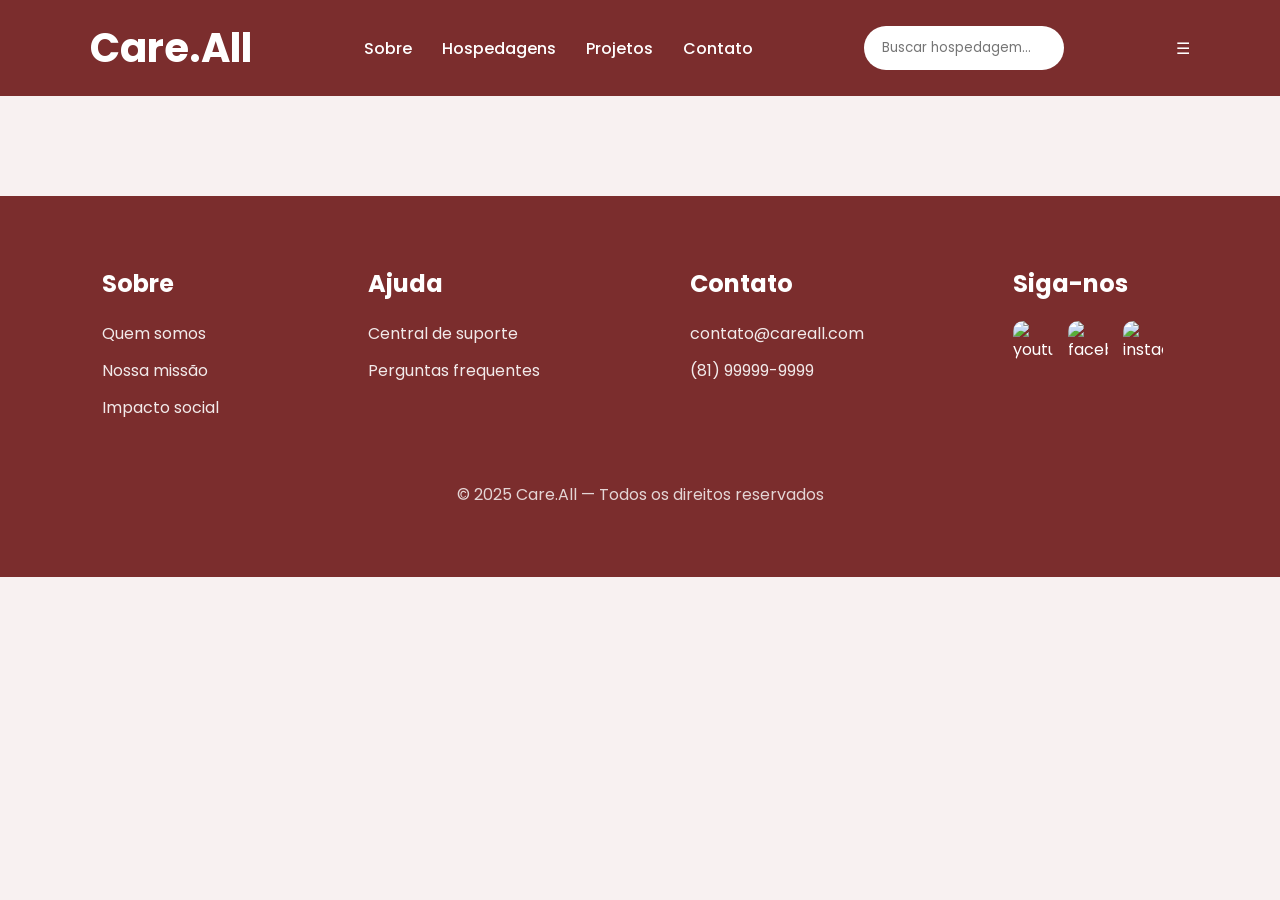
==== contato.html @ 7c269bc0 "feat: reconecta repositório local ao GitHub" ====
<!DOCTYPE html>
<html lang="pt-BR">

<head>
  <meta charset="UTF-8">
  <meta name="viewport" content="width=device-width, initial-scale=1.0">
  <title>Care.All</title>

  <link rel="preconnect" href="https://fonts.googleapis.com">
  <link href="https://fonts.googleapis.com/css2?family=Poppins:wght@300;400;500;600;700&display=swap" rel="stylesheet">

  <style>
    *{
      margin:0;
      padding:0;
      box-sizing:border-box;
      font-family:'Poppins', sans-serif;
    }

    body{
      background:#f8f1f1;
      color:#2b2b2b;
    }

    img{
      max-width:100%;
      display:block;
    }

    header{
      width:100%;
      background:#7b2d2d;
      padding:18px 7%;
      display:flex;
      align-items:center;
      justify-content:space-between;
      flex-wrap:wrap;
      gap:20px;
      position:sticky;
      top:0;
      z-index:1000;
    }

    .logo{
      color:white;
      font-size:40px;
      font-weight:700;
      text-decoration: none;
    }

    a {
        text-decoration: none;
    }

    nav{
      display:flex;
      gap:30px;
    }

    nav a{
      text-decoration:none;
      color:white;
      font-weight:500;
    }

    .search{
      width:200px;
      padding:12px 18px;
      border:none;
      border-radius:30px;
      outline:none;
    }

    .menu-hamburguer{
        color: #ffffff;
    }

    footer{
      background:#7b2d2d;
      color:white;
      margin-top:100px;
      padding:70px 8%;
    }

    .footer-grid{
      display:flex;
      justify-content:space-between;
      gap:40px;
      flex-wrap:wrap;
    }

    .footer-column h3{
      margin-bottom:20px;
      font-size:24px;
    }

    .footer-column p{
      margin-bottom:12px;
      opacity:0.9;
    }

    .social-icons {
        display: flex;
        gap: 15px;
        align-items: center;
    }

    .social-icons img {
        width: 40px;
        height: 40px;
        object-fit: contain;
        cursor: pointer;
        border-radius: 25%;
    }

    .copy{
      margin-top:50px;
      text-align:center;
      opacity:0.8;
    }
  </style>
</head>

<body>

<header>
  <a href="index.html">
    <div class="logo">Care.All</div>
  </a>

  <nav>
    <a href="sobre.html">Sobre</a>
    <a href="hospedagens.html">Hospedagens</a>
    <a href="projetos.html">Projetos</a>
    <a href="contato.html">Contato</a>
  </nav>

  <input type="text" class="search" placeholder="Buscar hospedagem...">

  <div class="menu-hamburguer" id="menu-hamburguer">☰</div>
</header>

<main>
    
</main>

<footer>

  <div class="footer-grid">

    <div class="footer-column">
      <h3>Sobre</h3>
      <p>Quem somos</p>
      <p>Nossa missão</p>
      <p>Impacto social</p>
    </div>

    <div class="footer-column">
      <h3>Ajuda</h3>
      <p>Central de suporte</p>
      <p>Perguntas frequentes</p>
    </div>

    <div class="footer-column">
      <h3>Contato</h3>
      <p>contato@careall.com</p>
      <p>(81) 99999-9999</p>
    </div>

    <div class="footer-column">
      <h3>Siga-nos</h3>
      <div class="social-icons">
        <img src="imagens/youtube.webp" alt="youtube_logo">
        <img src="imagens/facebook.png" alt="facebook_logo">
        <img src="imagens/instagram.webp" alt="instagram_logo"></p>
       </div>
    </div>

  </div>

  <div class="copy">
    © 2025 Care.All — Todos os direitos reservados
  </div>

</footer>

</body>
</html>
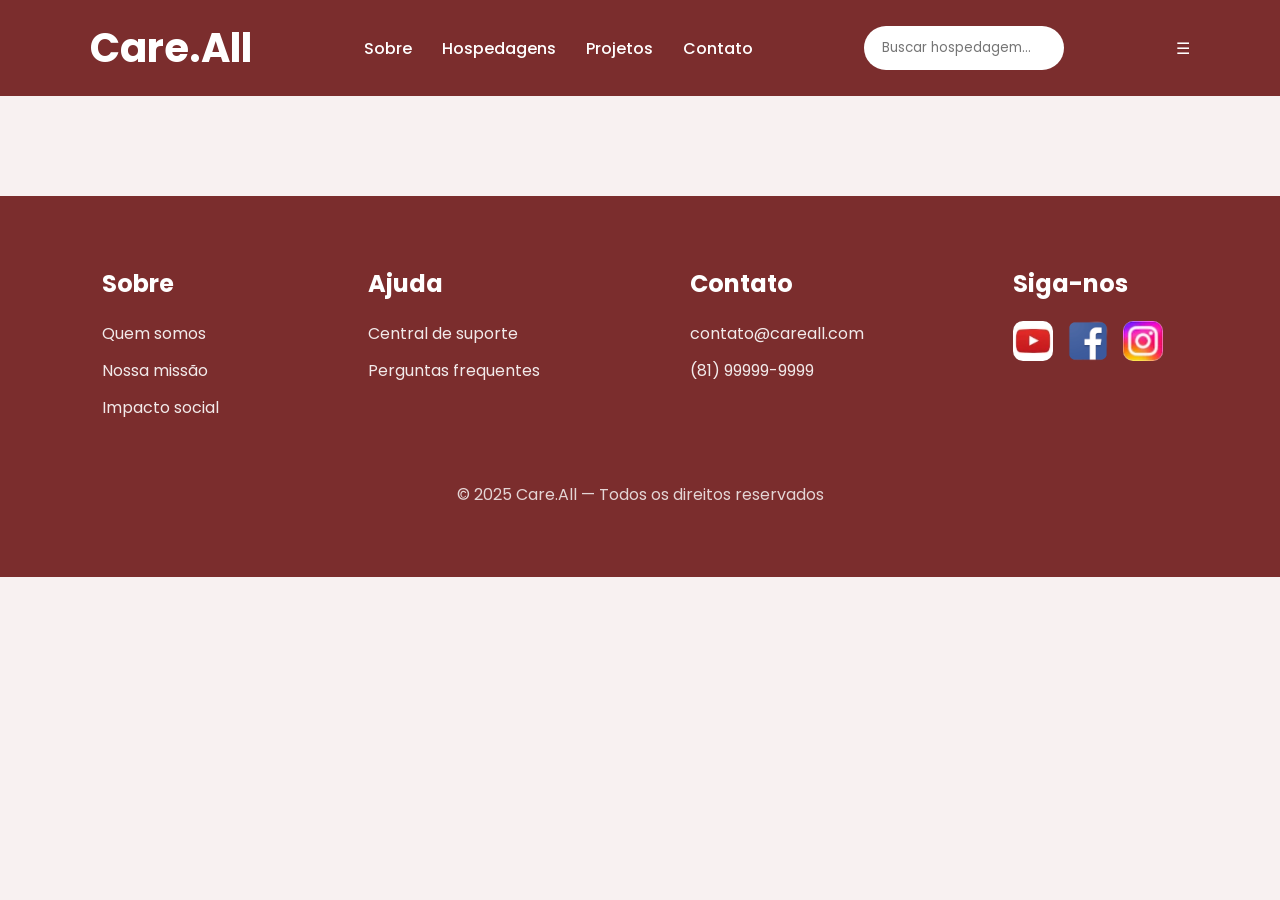
==== commit 64551abf: "refactor: reorganiza estrutura do projeto e CSS" ====
--- a/contato.html
+++ b/contato.html
@@ -1,124 +1,12 @@
 <!DOCTYPE html>
 <html lang="pt-BR">
-
 <head>
   <meta charset="UTF-8">
   <meta name="viewport" content="width=device-width, initial-scale=1.0">
   <title>Care.All</title>
-
   <link rel="preconnect" href="https://fonts.googleapis.com">
   <link href="https://fonts.googleapis.com/css2?family=Poppins:wght@300;400;500;600;700&display=swap" rel="stylesheet">
-
-  <style>
-    *{
-      margin:0;
-      padding:0;
-      box-sizing:border-box;
-      font-family:'Poppins', sans-serif;
-    }
-
-    body{
-      background:#f8f1f1;
-      color:#2b2b2b;
-    }
-
-    img{
-      max-width:100%;
-      display:block;
-    }
-
-    header{
-      width:100%;
-      background:#7b2d2d;
-      padding:18px 7%;
-      display:flex;
-      align-items:center;
-      justify-content:space-between;
-      flex-wrap:wrap;
-      gap:20px;
-      position:sticky;
-      top:0;
-      z-index:1000;
-    }
-
-    .logo{
-      color:white;
-      font-size:40px;
-      font-weight:700;
-      text-decoration: none;
-    }
-
-    a {
-        text-decoration: none;
-    }
-
-    nav{
-      display:flex;
-      gap:30px;
-    }
-
-    nav a{
-      text-decoration:none;
-      color:white;
-      font-weight:500;
-    }
-
-    .search{
-      width:200px;
-      padding:12px 18px;
-      border:none;
-      border-radius:30px;
-      outline:none;
-    }
-
-    .menu-hamburguer{
-        color: #ffffff;
-    }
-
-    footer{
-      background:#7b2d2d;
-      color:white;
-      margin-top:100px;
-      padding:70px 8%;
-    }
-
-    .footer-grid{
-      display:flex;
-      justify-content:space-between;
-      gap:40px;
-      flex-wrap:wrap;
-    }
-
-    .footer-column h3{
-      margin-bottom:20px;
-      font-size:24px;
-    }
-
-    .footer-column p{
-      margin-bottom:12px;
-      opacity:0.9;
-    }
-
-    .social-icons {
-        display: flex;
-        gap: 15px;
-        align-items: center;
-    }
-
-    .social-icons img {
-        width: 40px;
-        height: 40px;
-        object-fit: contain;
-        cursor: pointer;
-        border-radius: 25%;
-    }
-
-    .copy{
-      margin-top:50px;
-      text-align:center;
-      opacity:0.8;
-    }
-  </style>
+  <link rel="stylesheet" href="style.css">
 </head>
 
 <body>
@@ -170,9 +58,9 @@
     <div class="footer-column">
       <h3>Siga-nos</h3>
       <div class="social-icons">
-        <img src="imagens/youtube.webp" alt="youtube_logo">
-        <img src="imagens/facebook.png" alt="facebook_logo">
-        <img src="imagens/instagram.webp" alt="instagram_logo"></p>
+        <img src="img/footer/youtube.png" alt="youtube_logo">
+        <img src="img/footer/facebook.png" alt="facebook_logo">
+        <img src="img/footer/instagram.png" alt="instagram_logo"></p>
        </div>
     </div>
 
--- a/style.css
+++ b/style.css
@@ -0,0 +1,312 @@
+* {
+    margin: 0;
+    padding: 0;
+    box-sizing: border-box;
+    font-family: 'Poppins', sans-serif;
+}
+
+body {
+    background: #f8f1f1;
+    color: #2b2b2b;
+}
+
+img {
+    max-width: 100%;
+    display: block;
+}
+
+header {
+    width: 100%;
+    background: #7b2d2d;
+    padding: 18px 7%;
+    display: flex;
+    align-items: center;
+    justify-content: space-between;
+    flex-wrap: wrap;
+    gap: 20px;
+    position: sticky;
+    top: 0;
+    z-index: 1000;
+}
+
+.logo {
+    color: white;
+    font-size: 40px;
+    font-weight: 700;
+}
+
+a {
+    text-decoration: none;
+}
+
+nav {
+    display: flex;
+    gap: 30px;
+}
+
+nav a {
+    text-decoration: none;
+    color: white;
+    font-weight: 500;
+}
+
+.search {
+    width: 200px;
+    padding: 12px 18px;
+    border: none;
+    border-radius: 30px;
+    outline: none;
+}
+
+.menu-hamburguer {
+    color: #ffffff;
+}
+
+.hero {
+    min-height: 60vh;
+    background:
+        linear-gradient(#d75c5cac, #D75D5C),
+        url('images/familia.webp');
+    background-size: cover;
+    background-position: center;
+    display: flex;
+    align-items: center;
+    justify-content: center;
+    text-align: center;
+    padding: 40px;
+
+}
+
+.hero-content {
+    max-width: 850px;
+    color: white;
+}
+
+.hero h1 {
+    font-size: 60px;
+    margin-bottom: 25px;
+}
+
+.hero p {
+    font-size: 22px;
+    line-height: 1.7;
+    margin-bottom: 35px;
+}
+
+.hero button {
+    padding: 16px 40px;
+    border: none;
+    border-radius: 14px;
+    background: white;
+    color: #7b2d2d;
+    font-size: 18px;
+    font-weight: 600;
+    cursor: pointer;
+}
+
+.cards {
+    width: 90%;
+    margin: 80px auto;
+    display: flex;
+    justify-content: center;
+    gap: 30px;
+    flex-wrap: wrap;
+}
+
+.card {
+    background: white;
+    width: 340px;
+    border-radius: 20px;
+    overflow: hidden;
+    box-shadow: 0 5px 15px rgba(0, 0, 0, 0.1);
+}
+
+.card img {
+    width: 100%;
+    height: 240px;
+    object-fit: cover;
+}
+
+.card-content {
+    padding: 25px;
+}
+
+.card-content h3 {
+    color: #7b2d2d;
+    margin-bottom: 15px;
+    font-size: 26px;
+}
+
+.acolhimento {
+    width: 90%;
+    margin: 100px auto;
+    display: flex;
+    gap: 40px;
+    align-items: center;
+    flex-wrap: wrap;
+}
+
+.acolhimento img {
+    flex: 1;
+    min-width: 320px;
+    border-radius: 20px;
+    height: 450px;
+    object-fit: cover;
+    max-width: 30%;
+    height: auto;
+}
+
+.acolhimento-text {
+    flex: 1;
+    min-width: 320px;
+}
+
+.acolhimento-text h2 {
+    font-size: 48px;
+    color: #7b2d2d;
+    margin-bottom: 25px;
+}
+
+.acolhimento-text p {
+    line-height: 1.9;
+    font-size: 18px;
+
+}
+
+.hospedagens {
+    width: 90%;
+    margin: 100px auto;
+}
+
+.hospedagens h2 {
+    text-align: center;
+    font-size: 45px;
+    color: #7b2d2d;
+    margin-bottom: 40px;
+}
+
+.hospedagem-grid {
+    display: flex;
+    gap: 30px;
+    flex-wrap: wrap;
+    justify-content: center;
+}
+
+.room-card {
+    width: 360px;
+    background: white;
+    border-radius: 20px;
+    overflow: hidden;
+    box-shadow: 0 5px 15px rgba(0, 0, 0, 0.1);
+}
+
+.room-card img {
+    width: 100%;
+    height: 250px;
+    object-fit: cover;
+}
+
+.room-content {
+    padding: 25px;
+}
+
+.maps-btn {
+    display: inline-block;
+    margin-top: 15px;
+    padding: 12px 22px;
+    background: #7b2d2d;
+    color: white;
+    text-decoration: none;
+    border-radius: 12px;
+    font-weight: 500;
+}
+
+footer {
+    background: #7b2d2d;
+    color: white;
+    margin-top: 100px;
+    padding: 70px 8%;
+}
+
+.footer-grid {
+    display: flex;
+    justify-content: space-between;
+    gap: 40px;
+    flex-wrap: wrap;
+}
+
+.footer-column h3 {
+    margin-bottom: 20px;
+    font-size: 24px;
+}
+
+.footer-column p {
+    margin-bottom: 12px;
+    opacity: 0.9;
+}
+
+.social-icons {
+    display: flex;
+    gap: 15px;
+    align-items: center;
+}
+
+.social-icons img {
+    width: 40px;
+    height: 40px;
+    object-fit: contain;
+    cursor: pointer;
+    border-radius: 25%;
+}
+
+.copy {
+    margin-top: 50px;
+    text-align: center;
+    opacity: 0.8;
+}
+
+.sobre{
+  min-height:60vh;
+  background:
+  linear-gradient(#d75c5cac, #D75D5C);
+  background-size:cover;
+  background-position:center;
+  display:flex;
+  align-items:center;
+  justify-content:center;
+  text-align:justify;
+  padding:30px;
+}
+
+.sobre-content{
+  max-width:700px;
+  color:white;
+  display: flex;
+  align-items: center;
+  justify-content: space-between;
+  gap: 40px;
+  max-width: 1200px;
+  margin: 0 auto;
+}
+
+.sobre-textos{
+  flex:1;
+}
+
+.sobre h1{
+  font-size:45px;
+  margin-bottom:25px;
+}
+
+.sobre-textos p{
+  font-size:20px;
+  line-height:1.7;
+  margin-bottom:35px;
+}
+
+.sobre-content img{
+  max-width:350px;
+  width:100%;
+  height:auto;
+  border-radius:20%;
+}
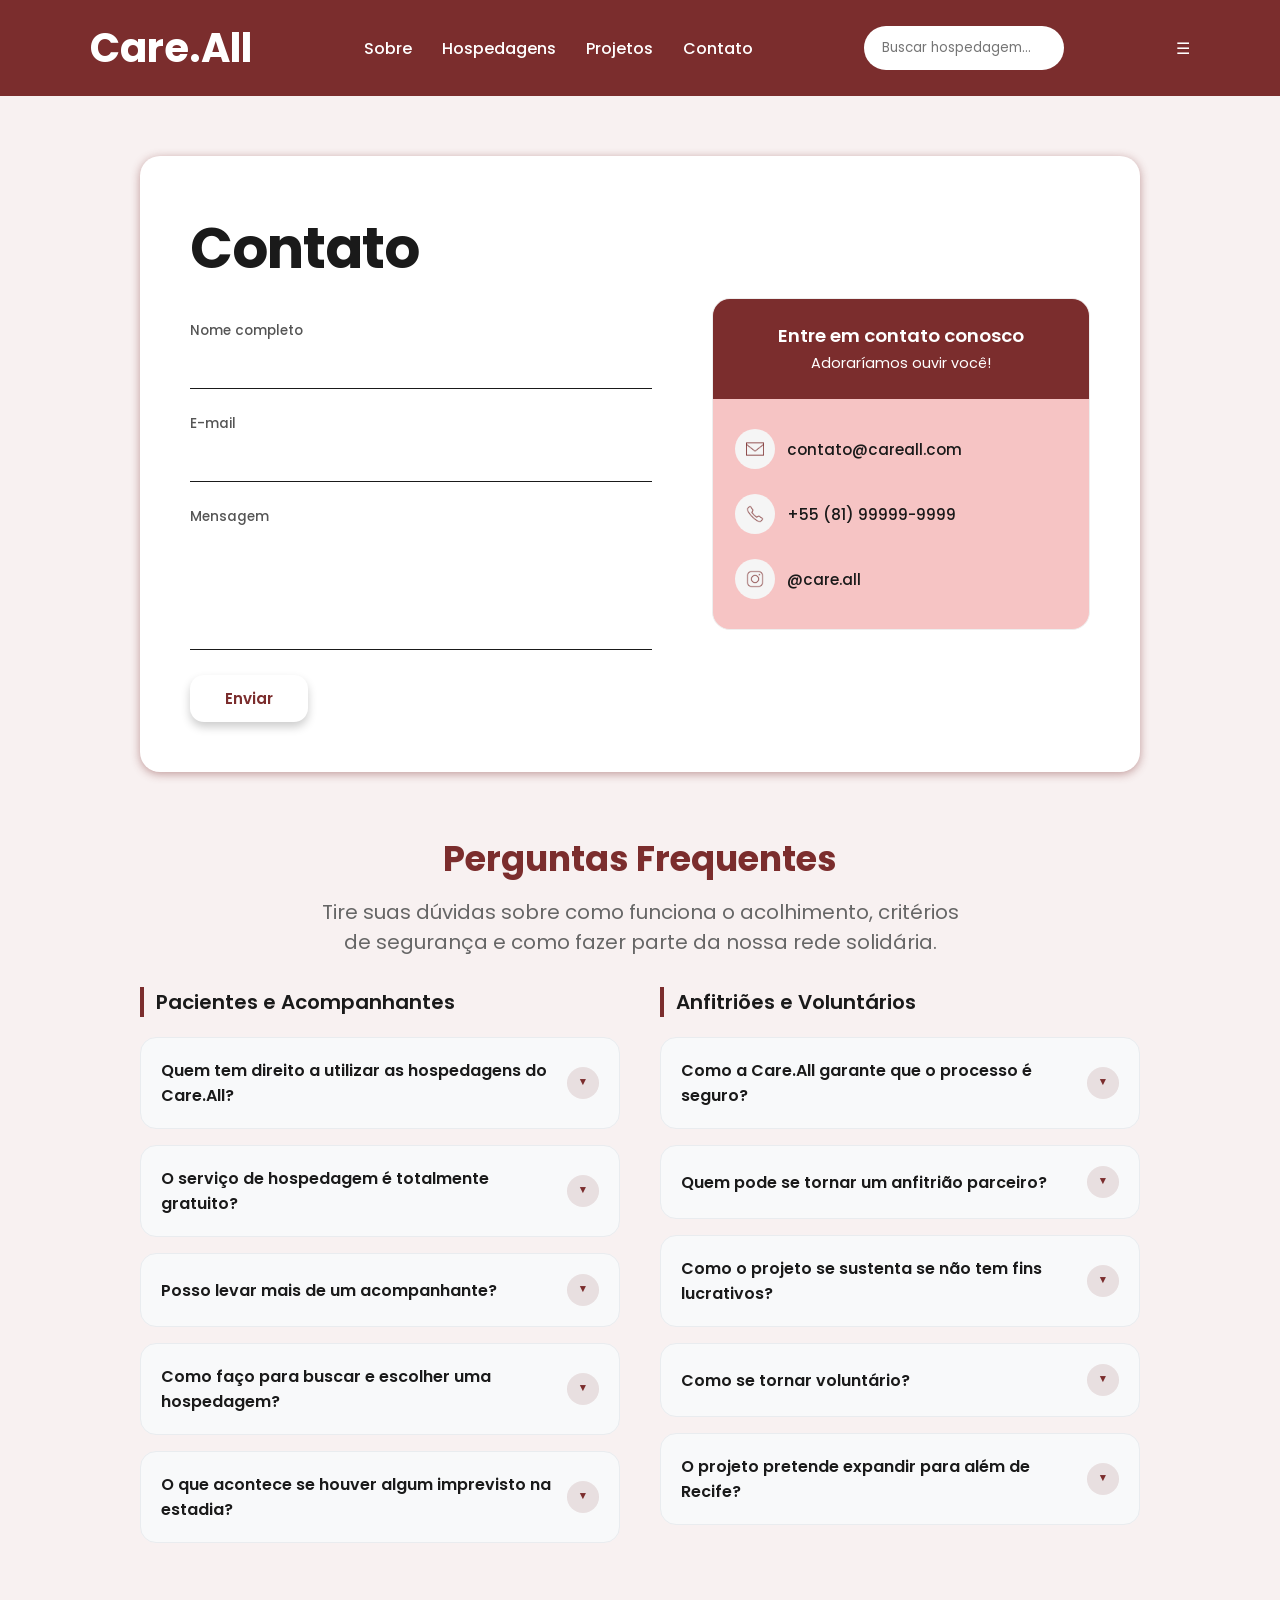
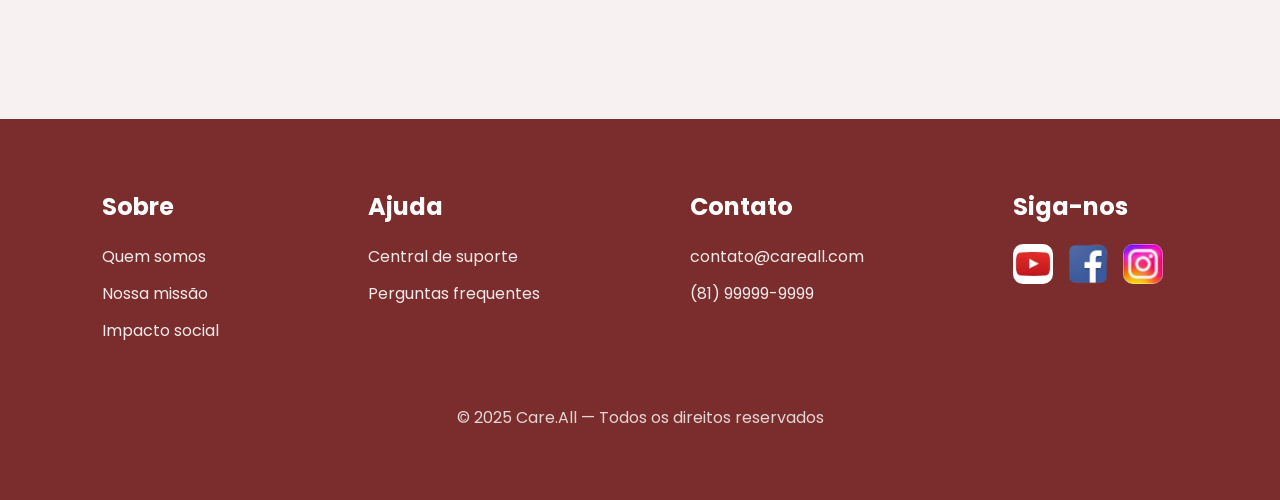
==== commit 50d40d07: "feat: adiciona conteúdo da seção contato e estrutura CSS/JS - conteúdo da seção "Contato". - arquivo" ====
--- a/contato.html
+++ b/contato.html
@@ -1,5 +1,6 @@
 <!DOCTYPE html>
 <html lang="pt-BR">
+
 <head>
   <meta charset="UTF-8">
   <meta name="viewport" content="width=device-width, initial-scale=1.0">
@@ -11,66 +12,216 @@
 
 <body>
 
-<header>
-  <a href="index.html">
-    <div class="logo">Care.All</div>
-  </a>
-
-  <nav>
-    <a href="sobre.html">Sobre</a>
-    <a href="hospedagens.html">Hospedagens</a>
-    <a href="projetos.html">Projetos</a>
-    <a href="contato.html">Contato</a>
-  </nav>
-
-  <input type="text" class="search" placeholder="Buscar hospedagem...">
-
-  <div class="menu-hamburguer" id="menu-hamburguer">☰</div>
-</header>
-
-<main>
-    
-</main>
-
-<footer>
-
-  <div class="footer-grid">
-
-    <div class="footer-column">
-      <h3>Sobre</h3>
-      <p>Quem somos</p>
-      <p>Nossa missão</p>
-      <p>Impacto social</p>
+  <header>
+    <a href="index.html">
+      <div class="logo">Care.All</div>
+    </a>
+
+    <nav>
+      <a href="sobre.html">Sobre</a>
+      <a href="hospedagens.html">Hospedagens</a>
+      <a href="projetos.html">Projetos</a>
+      <a href="contato.html">Contato</a>
+    </nav>
+
+    <input type="text" class="search" placeholder="Buscar hospedagem...">
+
+    <div class="menu-hamburguer" id="menu-hamburguer">☰</div>
+  </header>
+
+  <main>
+    <section class="contato">
+      <div class="contato-content">
+
+        <div class="contato-painel">
+          <div class="contato-esquerda">
+            <h2>Contato</h2>
+
+            <form class="contato-form" id="formularioContato">
+              <div class="input-group">
+                <label for="nome">Nome completo</label>
+                <input type="text" id="nome" required>
+              </div>
+
+              <div class="input-group">
+                <label for="email">E-mail</label>
+                <input type="text" id="email" required>
+              </div>
+
+              <div class="input-group">
+                <label for="mensagem">Mensagem</label>
+                <textarea id="mensagem" rows="4" required></textarea>
+                <!-- esse <textarea> é um campo de texto grande; ou seja, cria uma caixa de texto. o "rows" são as quantidades de linhas visíveis -->
+              </div>
+
+              <button type="submit" class="button-enviar">Enviar</button>
+            </form>
+          </div>
+
+          <div class="contato-info-card">
+            <div class="card-topo">
+              <h3>Entre em contato conosco</h3>
+              <h4>Adoraríamos ouvir você!</h4>
+            </div>
+
+            <div class="card-corpo">
+              <div class="info-item">
+                <span class="icone">
+                  <img src="img/contato-icones/email.png" alt="Ícone do email">
+                </span>
+                <p>contato@careall.com</p>
+              </div>
+
+              <div class="info-item">
+                <span class="icone">
+                  <img src="img/contato-icones/phone.png" alt="Ícone de telefone">
+                </span>
+                <p>+55 (81) 99999-9999</p>
+              </div>
+
+              <div class="info-item">
+                <span class="icone">
+                  <img src="img/contato-icones/insta.png" alt="Ícone do instagram">
+                </span>
+                <p>@care.all</p>
+              </div>
+            </div>
+          </div>
+        </div>
+
+        <div class="contato-faq-secao">
+          <div class="faq-header">
+            <h2>Perguntas Frequentes</h2>
+            <p>Tire suas dúvidas sobre como funciona o acolhimento, critérios de segurança e como fazer parte da nossa rede solidária.</p>
+          </div>
+         
+          <div class="faq-grid">
+
+            <div class="faq-coluna">
+              <h3> Pacientes e Acompanhantes</h3>
+
+              <details>
+                <summary>Quem tem direito a utilizar as hospedagens do Care.All?</summary>
+                <p>Nosso acolhimento é destinado a quem precisam enfrentar longas jornadas para tratamentos na Região Metropolina do Recife. A plataforma atende tanto o paciente que viaja sozinho quanto o acompanhante que não possuem infraestrutura para permanecer nos hospitais, oferecendo dignidade, privacidade e suporte a todos. </p>
+              </details>
+
+              <details>
+                <summary>O serviço de hospedagem é totalmente gratuito?</summary>
+                <p>Sim, o foco primário da nossa iniciativa é garantir o acesso totalmente gratuito. Porém, como o Care.All opera sem fins lucrativos, nossa  sustentabilidade vem de parcerias corporativas, doações e voluntariado, em alguns casos específicos pode haver uma taxa mínima e simbólica apenas para manutenção tecnológica e operacional do sistema. </p>
+              </details>
+
+              <details>
+                <summary>Posso levar mais de um acompanhante?</summary>
+                <p>Sim! Um grande diferencial da nossa iniciativa é que, diferentemente de algumas casas de apoio tradicionais que limitam a permanência a apenas um acompanhante, o Care.All permite que você utilize os filtros no aplicativo ou site para buscar estadias que acomodem mais de uma pessoa além do paciente.</p>
+              </details>
+
+              <details>
+                <summary>Como faço para buscar e escolher uma hospedagem?</summary>
+                <p>Pelo nosso site ou aplicativo, você consegue buscar hospedagens próximas aos hospitais e usar filtro por tipo de estadia, localização, tempo de permanência, necessidade de acessibilidade, entre outras ferramentas que ajudam a escolher a hospedagem que melhor se adapta à sua necessidade.</p>
+              </details>
+
+              <details>
+                <summary>O que acontece se houver algum imprevisto na estadia?</summary>
+                <p>Nós oferecemos um suporte humanizado 24 horas pronto para lidar com essas situações. Caso ocorra algum problema, basta acessar a aba de "Contato" do site ou aplicativo e utilizar um dos canais disponiveis para nos contatar. Se for necessário, nossa equipe realizará a realocação imediata do paciente e do acompanhante para um local seguro.</p>
+              </details>
+            </div>
+
+            <div class="faq-coluna">
+              <h3> Anfitriões e Voluntários</h3>
+
+              <details>
+                <summary>Como a Care.All garante que o processo é seguro?</summary>
+                <p>A segurança é nossa prioridade absoluta. Todos os anfitriões, voluntários e locais cadastrados passam por uma verificação rigorosa, incluindo envio de documentação, análise de perfil e entrevistas, além de seguirem regras estritas de convivência.</p>
+              </details>
+
+              <details>
+                <summary>Quem pode se tornar um anfitrião parceiro?</summary>
+                <p>Moradores voluntários que tenham um espaço disponível, além de instituições locais, igrejas, ONGs e casas de apoio que queiram multiplicar seu impacto social e ajudar a acolher quem precisa.</p>
+              </details>
+
+              <details>
+                <summary>Como o projeto se sustenta se não tem fins lucrativos?</summary>
+                <p>Nossa sustentabilidade financeira vem de patrocínios corporativos, parcerias institucionais com entidades públicas/privadas, campanhas de financiamento coletivo e publicidade solidária na plataforma.</p>
+              </details>
+
+              <details>
+                <summary>Como se tornar voluntário?</summary>
+                <p>Os interessados em se engajar na nossa iniciativa como voluntários devem acessar a aba "Projetos" do nosso site ou aplicativo. Lá, você encontrar a seção de voluntariado, que detalha os projetos fixos e em andamento disponíveis para a nossa comunidade de apoio.</p>
+              </details>
+
+              <details>
+                <summary>O projeto pretende expandir para além de Recife?</summary>
+                <p>Sim! Entretanto, atualmente estamos na Fase Piloto, focada em consolidar a nossa rede em Recife. Como somos uma iniciativa em crescimento, a Fase 2 do projeto consistirá na replicação modular desse modelo em outras capitais que enfrentam o mesmo desafio logístico e social.</p>
+              </details>
+
+            </div>
+          </div>
+      
+
+        </div>
+
+      </div>
+    </section>
+  </main>
+
+  <footer>
+
+    <div class="footer-grid">
+
+      <div class="footer-column">
+        <h3>Sobre</h3>
+        <p>Quem somos</p>
+        <p>Nossa missão</p>
+        <p>Impacto social</p>
+      </div>
+
+      <div class="footer-column">
+        <h3>Ajuda</h3>
+        <p>Central de suporte</p>
+        <p>Perguntas frequentes</p>
+      </div>
+
+      <div class="footer-column">
+        <h3>Contato</h3>
+        <p>contato@careall.com</p>
+        <p>(81) 99999-9999</p>
+      </div>
+
+      <div class="footer-column">
+        <h3>Siga-nos</h3>
+        <div class="social-icons">
+          <img src="img/footer/youtube.png" alt="youtube_logo">
+          <img src="img/footer/facebook.png" alt="facebook_logo">
+          <img src="img/footer/instagram.png" alt="instagram_logo"></p>
+        </div>
+      </div>
+
     </div>
 
-    <div class="footer-column">
-      <h3>Ajuda</h3>
-      <p>Central de suporte</p>
-      <p>Perguntas frequentes</p>
+    <div class="copy">
+      © 2025 Care.All — Todos os direitos reservados
     </div>
 
-    <div class="footer-column">
-      <h3>Contato</h3>
-      <p>contato@careall.com</p>
-      <p>(81) 99999-9999</p>
+  </footer>
+
+  <div id="modalSucesso" class="modal-container">
+    <div class="modal-conteudo">
+
+      <div class="modal-titulo-container">
+        <span class="modal-icone">
+          <img src="img/contato-icones/heart.png" alt="Ícone de Coração">
+        </span>
+        <h3>Mensagem enviada!</h3>
+      </div>
+      
+      <p>Obrigada por nos contatar, nossa equipe trabalhará para respondê-lo(a) em breve.</p>
+
+      <button id="buttonFecharModal" class="button-fechar"> Ok, fechar</button>
+
     </div>
-
-    <div class="footer-column">
-      <h3>Siga-nos</h3>
-      <div class="social-icons">
-        <img src="img/footer/youtube.png" alt="youtube_logo">
-        <img src="img/footer/facebook.png" alt="facebook_logo">
-        <img src="img/footer/instagram.png" alt="instagram_logo"></p>
-       </div>
-    </div>
-
   </div>
 
-  <div class="copy">
-    © 2025 Care.All — Todos os direitos reservados
-  </div>
-
-</footer>
-
+  <script src="script.js"></script>
 </body>
+
 </html>
--- a/style.css
+++ b/style.css
@@ -74,6 +74,7 @@
     justify-content: center;
     text-align: center;
     padding: 40px;
+    box-shadow: 0 2px 10px #7b2d2d72;
 
 }
 
@@ -276,6 +277,7 @@
   justify-content:center;
   text-align:justify;
   padding:30px;
+  box-shadow: 0 2px 10px #7b2d2d72;
 }
 
 .sobre-content{
@@ -309,4 +311,396 @@
   width:100%;
   height:auto;
   border-radius:20%;
-}+}
+
+.contato {
+    display: flex; /* esse e esses três de baixo já fazem com que o bloco fique centralizado no meio.*/
+    justify-content: center;
+    align-items: center;
+    min-height: 100vh;
+    padding: 60px 20px;
+    box-sizing: border-box;
+}
+
+.contato-painel {
+    background: white;
+    width: 100%;
+    max-width: 1000px;
+    border-radius: 20px;
+    overflow: hidden;
+    box-shadow: 0 2px 10px #7b2d2d72;
+    display: grid;
+    grid-template-columns: 1.1fr 0.9fr;
+    gap: 60px;
+    padding: 50px;
+    box-sizing: border-box;
+    align-items: center;
+}
+
+.contato-esquerda {
+    width: 100%;
+}
+
+.contato-esquerda h2 {
+    font-size: 3.5rem;
+    font-weight: 700;
+    color: #1a1a1a;
+    margin: 0 0 30px 0;
+    letter-spacing: -1px;
+}
+
+.input-group {
+    display: flex;
+    flex-direction: column;
+    margin-bottom: 25px;
+}
+
+.input-group label {
+    font-size: 0.85rem;
+    color: #555;
+    margin-bottom: 6px;
+    font-weight: 500;
+    transition: color 0.3s ease;
+}
+
+.input-group input, 
+.input-group textarea {
+    background: transparent;
+    border: none;
+    border-bottom: 1px solid #1a1a1a;
+    padding: 8px 0;
+    font-size: 1rem;
+    color: #1a1a1a;
+    outline: none;
+    width: 100%;
+    box-sizing: border-box;
+    transition: border-color 0.3s ease;
+    resize: none;
+    overflow-y: auto;
+}
+
+.input-group input:focus, 
+.input-group textarea:focus {
+    border-bottom: 2px solid #7b2d2d;
+}
+
+.input-group:focus-within label {
+    color: #7b2d2d;
+}
+
+.button-enviar {
+    background-color: #111;
+    padding: 16px 40px;
+    border: none;
+    border-radius: 14px;
+    padding: 12px 35px;
+    background: white;
+    color: #7b2d2d;
+    font-size: 0.95rem;
+    font-weight: 600;
+    cursor: pointer;
+    box-shadow: 0 5px 10px rgba(0, 0, 0, 0.2);
+    transition: background 0.2s ease;
+}
+
+.button-enviar:hover {
+    background-color: #d75c5c21;
+}
+
+.contato-info-card {
+    background: #d75c5c46;
+    border: 1px solid #eee;
+    border-radius: 18px;
+    overflow: hidden;
+    width: 100%;
+}
+
+.card-topo {
+    background: #7b2d2d;
+    color: white;
+    padding: 25px 20px;
+    text-align: center;
+}
+
+.card-topo h3 {
+    margin: 0 0 6px 0;
+    font-size: 1.15rem;
+    font-weight: 600;
+    line-height: 1.3;
+}
+
+.card-topo h4 {
+    margin: 0;
+    font-size: 0.9rem;
+    color: white;
+    font-weight: 400;
+}
+
+.card-corpo {
+    padding: 30px 12px; 
+    background: #fa999940;
+}
+
+
+
+.info-item {
+    display: flex;
+    align-items: center;
+    gap: 12px;
+    margin-bottom: 25px;
+    padding-left: 10px;
+}
+
+.info-item:last-child {
+    margin-bottom: 0; 
+}
+
+.info-item .icone {
+    background: #f5f5f5;
+    width: 40px;
+    height: 40px;
+    border-radius: 50%;
+    display: flex;
+    justify-content: center;
+    align-items: center;
+    flex-shrink: 0; /* isso aqui impede o círculo de amassar.*/
+}
+
+.info-item .icone img {
+    width: 18px;
+    height: 18px;
+    object-fit: contain;
+}
+
+.info-item p {
+    margin: 0;
+    font-size: 0.95rem;
+    color: #1a1a1a;
+    font-weight: 500;
+    word-break: break-word;
+}
+
+.contato-faq-secao {
+    max-width: 1000px;
+    width: 100%;
+    margin: 60px auto 0 auto;
+}
+
+.faq-header {
+    text-align: center;
+    margin-bottom: 30px;
+}
+
+.faq-header p {
+    color: #666;
+    font-size: 20px;
+    max-width: 650px; 
+    margin: 12px auto 0 auto; 
+    line-height: 1.5;
+}
+
+.faq-header h2 {
+    color: #7b2d2d;
+    font-size: 35px;
+    font-weight: 700;
+    margin-bottom: 10px;
+    text-align: center;
+}
+
+.faq-grid {
+    display: grid;
+    grid-template-columns: 1fr 1fr;
+    gap: 40px;
+    align-items: start;
+}
+
+.faq-coluna h3 {
+    color: #1a1a1a;
+    font-size: 1.25rem;
+    font-weight: 600;
+    margin-bottom: 20px;
+    border-left: 4px solid #7b2d2d;
+    padding-left: 12px;
+}
+
+.faq-coluna details {
+    background: #f8f9fa;
+    border: 1px solid #e9ecef;
+    border-radius: 16px; 
+    margin-bottom: 16px;
+    padding: 20px;
+    transition: all 0.3s ease;
+    overflow: hidden;
+}
+
+.faq-coluna details[open] { /* faz mudar de cor sempre que o card está aberto.*/
+    background: white;
+    border-color: #7b2d2d40;
+    box-shadow: 0 10px 25px rgba(123, 45, 45, 0.04);
+}
+
+.faq-coluna summary {
+    font-weight: 600;
+    color: #1a1a1a;
+    font-size: 1rem;
+    list-style: none;
+    display: flex;
+    justify-content: space-between;
+    align-items: center;
+    cursor: pointer;
+    user-select: none;
+}
+
+.faq-coluna summary::-webkit-details-marker {
+    display: none;
+}
+
+.faq-coluna summary::after {
+    content: '▼'; 
+    font-size: 0.65rem;
+    background: #7b2d2d20; 
+    color: #7b2d2d; 
+    width: 32px;
+    height: 32px;
+    border-radius: 50%; 
+    display: flex;
+    justify-content: center;
+    align-items: center;
+
+    padding-bottom: 2px;
+    box-sizing: border-box;
+
+    transition: transform 0.3s ease, background 0.3s ease;
+    flex-shrink: 0;
+    margin-left: 15px;
+}
+
+.faq-coluna details[open] summary::after {
+    transform: rotate(180deg);
+    background: #7b2d2d;
+    color: white;
+}
+
+.faq-coluna p {
+    margin-top: 15px;
+    color: #555;
+    font-size: 0.92rem;
+    line-height: 1.6;
+    animation: fadeInSlide 0.4s ease forwards; 
+}
+
+@keyframes fadeInSlide {
+    from {
+        opacity: 0;
+        transform: translateY(-8px);
+    }
+    to {
+        opacity: 1;
+        transform: translateY(0);
+    }
+}
+
+.modal-container {
+    position: fixed;
+    top: 0;
+    left: 0;
+    width: 100%;
+    height: 100%;
+    background: rgba(0, 0, 0, 0.4); 
+    backdrop-filter: blur(4px); 
+    display: flex;
+    justify-content: center;
+    align-items: center;
+    z-index: 9999; 
+    
+    /* começa escondido. */
+    opacity: 0;
+    pointer-events: none;
+    transition: opacity 0.3s ease;
+}
+
+.modal-container.ativo { /* para ele aparecer depois.*/
+    opacity: 1;
+    pointer-events: auto;
+}
+
+.modal-conteudo {
+    background: white;
+    padding: 30px 30px 40px 30px;
+    border-radius: 20px;
+    max-width: 440px;
+    width: 85%;
+    text-align: center;
+    box-shadow: 0 15px 30px rgba(0, 0, 0, 0.15);
+    transform: translateY(-20px);
+    transition: transform 0.3s ease;
+}
+
+.modal-icone {
+    font-size: 1.6rem;
+    display: inline-block;
+    line-height: 1;
+}
+
+.modal-conteudo h3 {
+    color: #7b2d2d; /* Mantendo a cor do seu projeto */
+    margin: 0;
+    font-size: 1.45rem;
+    font-weight: 700;
+}
+
+.modal-titulo-container {
+    display: flex;
+    justify-content: center; 
+    align-items: center;    
+    gap: 10px;              
+    margin-bottom: 15px;     
+}
+
+.modal-conteudo p {
+    color: #555;
+    font-size: 0.95rem;
+    line-height: 1.5;
+    margin: 0 0 25px 0;
+}
+
+/* Botão de fechar elegante */
+.button-fechar {
+    background: #7b2d2d;
+    color: white;
+    border: none;
+    padding: 10px 30px;
+    font-size: 0.95rem;
+    font-weight: 600;
+    border-radius: 50px;
+    cursor: pointer;
+    transition: background 0.2s ease;
+}
+
+.button-fechar:hover {
+    background: #5c2020;
+}
+
+/*parte de responsividade*/
+
+@media (max-width: 768px) {
+    .contato {
+        padding: 40px 15px;
+    }
+
+    .contato-painel { /* para transformar as colunas em uma única no celular*/
+        grid-template-columns: 1fr;
+        gap: 50px;
+    }
+
+    .contado-esquerda h2 {  /* reduzindo o título*/
+        font-size: 3.5rem;
+        margin-bottom: 30px;
+    }
+
+    .faq-grid {
+        grid-template-columns: 1fr;
+        gap: 30px;
+    }
+}
+
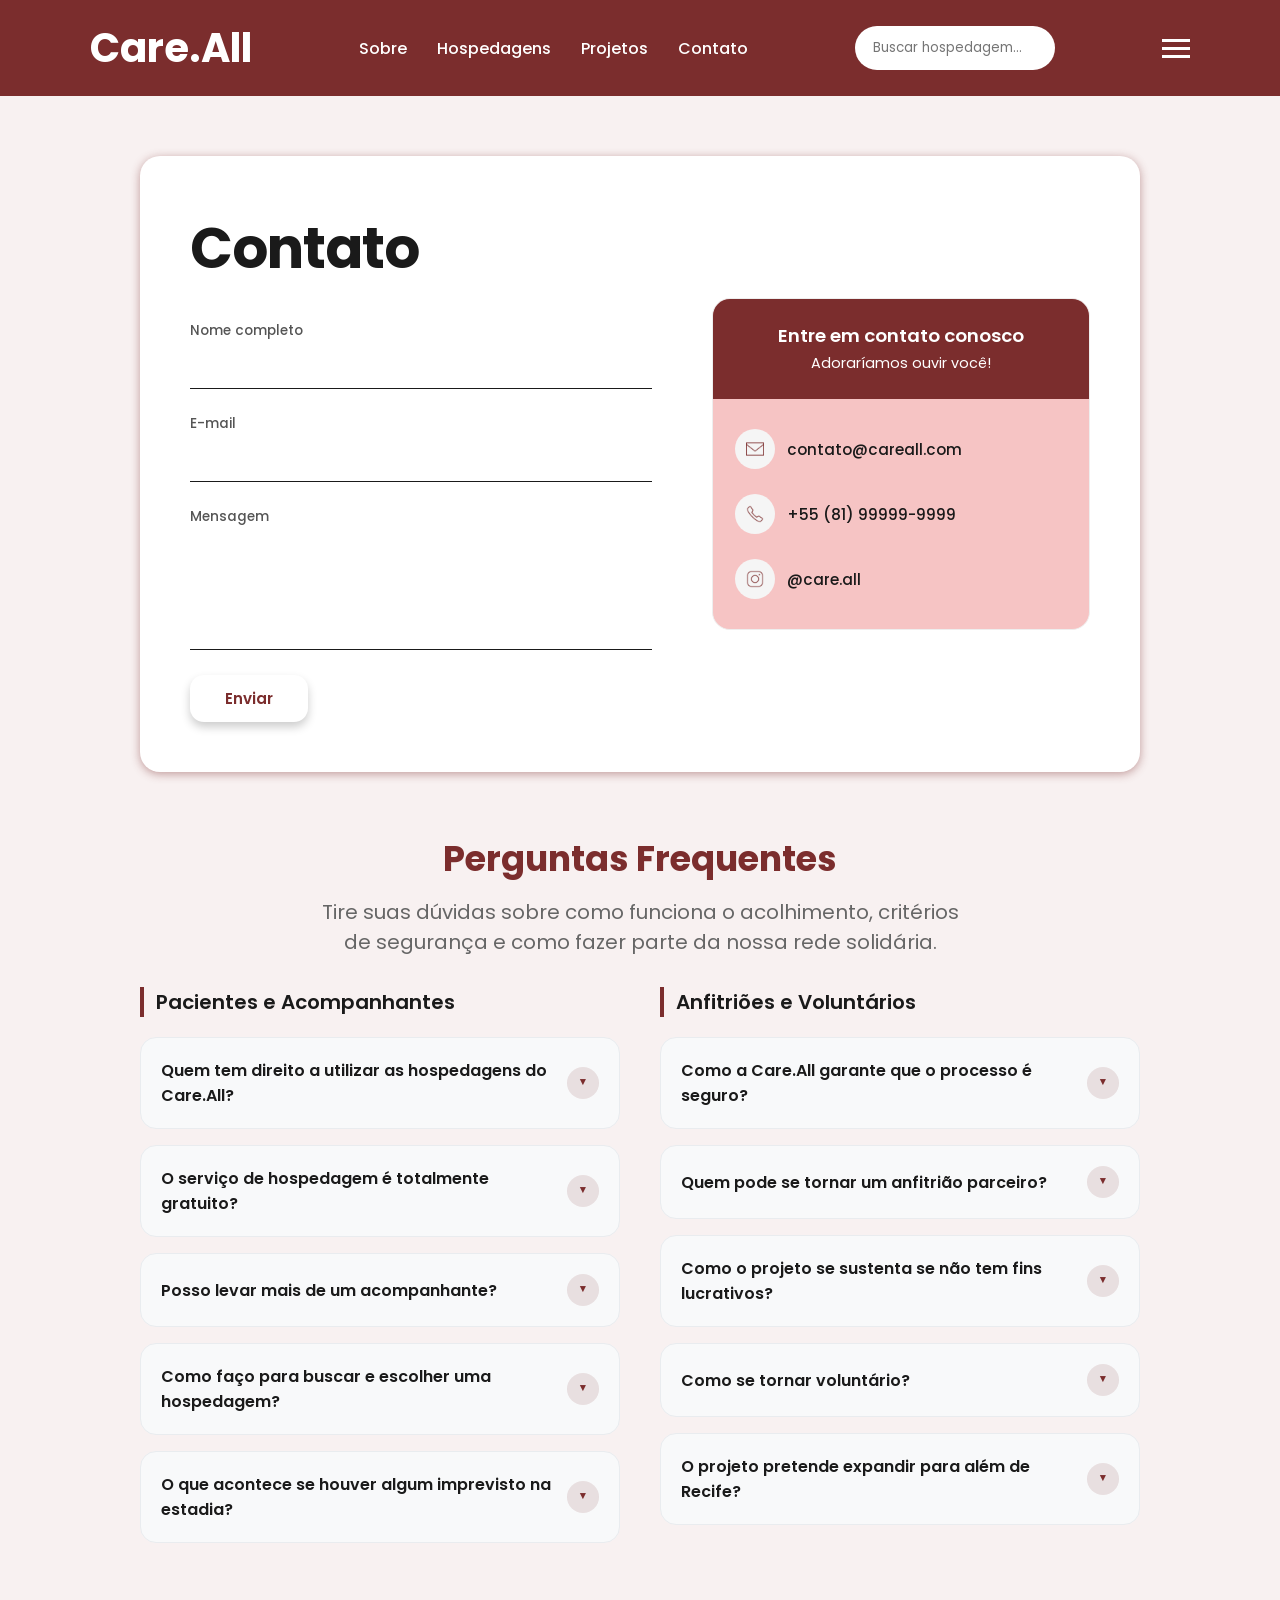
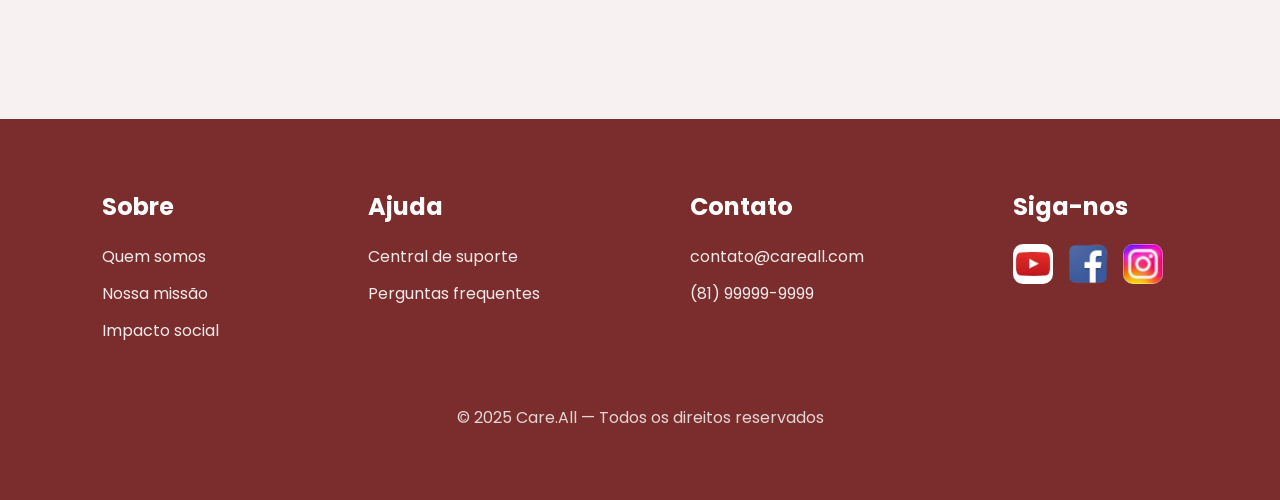
==== commit 043dc180: "feature: adiciona menu, scroll, dark/light mode... - animação na hero. - menu hambúrguer + animação." ====
--- a/contato.html
+++ b/contato.html
@@ -26,7 +26,20 @@
 
     <input type="text" class="search" placeholder="Buscar hospedagem...">
 
-    <div class="menu-hamburguer" id="menu-hamburguer">☰</div>
+    <div class="menu-hamburguer" id="menu-hamburguer">
+      <span></span>
+      <span></span>
+      <span></span>
+    </div>
+
+    <div class="menu-user" id="menu-user">
+      <a href="#">Minha conta</a>
+      <a href="#">Minhas hospedagens</a>
+      <a href="#">Configurações</a>
+      <button id="toggle-theme">Dark/Light</button>
+      <a href="#">Sair</a>
+    </div>
+    
   </header>
 
   <main>
--- a/style.css
+++ b/style.css
@@ -3,6 +3,10 @@
     padding: 0;
     box-sizing: border-box;
     font-family: 'Poppins', sans-serif;
+}
+
+html {
+    scroll-behavior: smooth;
 }
 
 body {
@@ -60,6 +64,73 @@
 
 .menu-hamburguer {
     color: #ffffff;
+    display: flex;
+    flex-direction: column;
+    gap: 5px;
+    cursor: pointer;
+}
+
+.menu-hamburguer span {
+    width: 28px;
+    height: 3px;
+    background: white;
+    display: block;
+    transition: 0.3s;
+}
+
+
+/* animação do menu hambúrguer */
+.menu-hamburguer.ativo span {
+    animation: tremor 0.60s ease;
+}
+
+@keyframes tremor {
+    0%   { transform: translateX(0); }
+    25%  { transform: translateX(-2px); }
+    50%  { transform: translateX(2px); }
+    75%  { transform: translateX(-1px); }
+    100% { transform: translateX(0); }
+}
+
+.menu-hamburguer.ativo span:nth-child(1) {
+    animation-delay: 0s;
+}
+
+.menu-hamburguer.ativo span:nth-child(2) {
+    animation-delay: 0.05s;
+}
+
+.menu-hamburguer.ativo span:nth-child(3) {
+    animation-delay: 0.1s;
+}
+
+.menu-user {
+    position: absolute;
+    top: 80px;
+    right: 7%;
+    background: white;
+    border-radius: 12px;
+    padding: 15px;
+    display: none;
+    flex-direction: column;
+    gap: 10px;
+    box-shadow: 0 10px 25px rgba(0, 0, 0, 0.15);
+    min-width: 180px;
+}
+
+.menu-user a,
+.menu-user button {
+    text-decoration: none;
+    background: none;
+    border: none;
+    text-align: left;
+    font-size: 14px;
+    cursor: pointer;
+    color: #2b2b2b;
+}
+
+.menu-user.ativo {
+    display: flex;
 }
 
 .hero {
@@ -86,6 +157,158 @@
 .hero h1 {
     font-size: 60px;
     margin-bottom: 25px;
+}
+
+#typing-text::after {
+    content: "|";
+    animation: blink 0.7s infinite;
+    margin-left: 3px;
+}
+
+@keyframes blink {
+    50% {
+        opacity: 0;
+    }
+}
+
+body.dark {
+    background: #121212;
+    color: #eaeaea;
+}
+
+body.dark header {
+    background: #250202;
+}
+
+body.dark nav a {
+    color: #eaeaea;
+}
+
+body.dark .menu-user {
+    background: #2e0303;
+    border: 1px solid #310404;
+}
+
+body.dark .hero h1,
+body.dark .hero p {
+    color: white;
+}
+
+body.dark .menu-user a,
+body.dark .menu-user button {
+    color: #eaeaea;
+}
+
+/* CARDS */
+body.dark .card,
+body.dark .room-card,
+body.dark .projeto-card {
+    background: #341010;
+    color: #eaeaea;
+}
+
+body.dark .card-content h3 {
+    color: #eaeaea;
+}
+
+body.dark .hero {
+    background:
+        linear-gradient(#5c2020, #541010),
+        url('images/familia.webp');
+    box-shadow: 0 2px 10px #2e0303;
+}
+
+body.dark footer {
+    background: #2e0303;
+}
+
+body.dark .projetos-hero {
+    background:
+        linear-gradient(#5c2020, #541010),
+        url('images/familia.webp');
+    box-shadow: 0 2px 10px #2e0303;
+}
+
+body.dark .sobre {
+    background:
+        linear-gradient(#5c2020, #541010),
+        url('images/familia.webp');
+    box-shadow: 0 2px 10px #2e0303;
+}
+
+body.dark .projeto-vitrine-secao h3 {
+    color: #eaeaea
+}
+
+body.dark .card-detalhes p {
+    color: #eaeaea
+}
+
+body.dark .contato-painel {
+    background: #5c2020;
+    box-shadow: 0 2px 10px #2e0303;
+}
+
+
+body.dark .contato-info-card {
+    background: #341010;
+    border: 1px solid #250202;
+}
+
+body.dark .card-topo {
+    background: #2e0303;
+}
+
+body.dark .card-topo h3,
+body.dark .card-topo h4 {
+    color: #eaeaea;
+}
+
+body.dark .card-corpo {
+    background: #01000069;
+}
+
+body.dark .info-item p {
+    color: #d0d0d0;
+}
+
+body.dark .info-item .icone {
+    background: white;
+}
+
+body.dark .button-fechar {
+    background: #7b2d2d;
+    color: #ffffff;
+}
+
+body.dark .button-fechar:hover {
+    background: #5c2020;
+}
+
+body.dark .input-group label {
+    color: white;
+}
+
+body.dark .faq-coluna h3 {
+    color: white;
+}
+
+body.dark .faq-coluna h3 {
+    color: white;
+}
+
+body.dark .faq-header p {
+    color: white;
+}
+
+body.dark .contato-esquerda h2 {
+    color: white;
+}
+
+body.dark .input-group input,
+body.dark .input-group textarea {
+    color: white
+    !important; 
 }
 
 .hero p {
@@ -266,55 +489,56 @@
     opacity: 0.8;
 }
 
-.sobre{
-  min-height:60vh;
-  background:
-  linear-gradient(#d75c5cac, #D75D5C);
-  background-size:cover;
-  background-position:center;
-  display:flex;
-  align-items:center;
-  justify-content:center;
-  text-align:justify;
-  padding:30px;
-  box-shadow: 0 2px 10px #7b2d2d72;
-}
-
-.sobre-content{
-  max-width:700px;
-  color:white;
-  display: flex;
-  align-items: center;
-  justify-content: space-between;
-  gap: 40px;
-  max-width: 1200px;
-  margin: 0 auto;
-}
-
-.sobre-textos{
-  flex:1;
-}
-
-.sobre h1{
-  font-size:45px;
-  margin-bottom:25px;
-}
-
-.sobre-textos p{
-  font-size:20px;
-  line-height:1.7;
-  margin-bottom:35px;
-}
-
-.sobre-content img{
-  max-width:350px;
-  width:100%;
-  height:auto;
-  border-radius:20%;
+.sobre {
+    min-height: 60vh;
+    background:
+        linear-gradient(#d75c5cac, #D75D5C);
+    background-size: cover;
+    background-position: center;
+    display: flex;
+    align-items: center;
+    justify-content: center;
+    text-align: justify;
+    padding: 30px;
+    box-shadow: 0 2px 10px #7b2d2d72;
+}
+
+.sobre-content {
+    max-width: 700px;
+    color: white;
+    display: flex;
+    align-items: center;
+    justify-content: space-between;
+    gap: 40px;
+    max-width: 1200px;
+    margin: 0 auto;
+}
+
+.sobre-textos {
+    flex: 1;
+}
+
+.sobre h1 {
+    font-size: 45px;
+    margin-bottom: 25px;
+}
+
+.sobre-textos p {
+    font-size: 20px;
+    line-height: 1.7;
+    margin-bottom: 35px;
+}
+
+.sobre-content img {
+    max-width: 350px;
+    width: 100%;
+    height: auto;
+    border-radius: 20%;
 }
 
 .contato {
-    display: flex; /* esse e esses três de baixo já fazem com que o bloco fique centralizado no meio.*/
+    display: flex;
+    /* esse e esses três de baixo já fazem com que o bloco fique centralizado no meio.*/
     justify-content: center;
     align-items: center;
     min-height: 100vh;
@@ -363,7 +587,7 @@
     transition: color 0.3s ease;
 }
 
-.input-group input, 
+.input-group input,
 .input-group textarea {
     background: transparent;
     border: none;
@@ -379,7 +603,7 @@
     overflow-y: auto;
 }
 
-.input-group input:focus, 
+.input-group input:focus,
 .input-group textarea:focus {
     border-bottom: 2px solid #7b2d2d;
 }
@@ -437,11 +661,9 @@
 }
 
 .card-corpo {
-    padding: 30px 12px; 
+    padding: 30px 12px;
     background: #fa999940;
 }
-
-
 
 .info-item {
     display: flex;
@@ -452,7 +674,7 @@
 }
 
 .info-item:last-child {
-    margin-bottom: 0; 
+    margin-bottom: 0;
 }
 
 .info-item .icone {
@@ -463,7 +685,8 @@
     display: flex;
     justify-content: center;
     align-items: center;
-    flex-shrink: 0; /* isso aqui impede o círculo de amassar.*/
+    flex-shrink: 0;
+    /* isso aqui impede o círculo de amassar.*/
 }
 
 .info-item .icone img {
@@ -494,8 +717,8 @@
 .faq-header p {
     color: #666;
     font-size: 20px;
-    max-width: 650px; 
-    margin: 12px auto 0 auto; 
+    max-width: 650px;
+    margin: 12px auto 0 auto;
     line-height: 1.5;
 }
 
@@ -526,14 +749,15 @@
 .faq-coluna details {
     background: #f8f9fa;
     border: 1px solid #e9ecef;
-    border-radius: 16px; 
+    border-radius: 16px;
     margin-bottom: 16px;
     padding: 20px;
     transition: all 0.3s ease;
     overflow: hidden;
 }
 
-.faq-coluna details[open] { /* faz mudar de cor sempre que o card está aberto.*/
+.faq-coluna details[open] {
+    /* faz mudar de cor sempre que o card está aberto.*/
     background: white;
     border-color: #7b2d2d40;
     box-shadow: 0 10px 25px rgba(123, 45, 45, 0.04);
@@ -556,13 +780,13 @@
 }
 
 .faq-coluna summary::after {
-    content: '▼'; 
+    content: '▼';
     font-size: 0.65rem;
-    background: #7b2d2d20; 
-    color: #7b2d2d; 
+    background: #7b2d2d20;
+    color: #7b2d2d;
     width: 32px;
     height: 32px;
-    border-radius: 50%; 
+    border-radius: 50%;
     display: flex;
     justify-content: center;
     align-items: center;
@@ -586,7 +810,7 @@
     color: #555;
     font-size: 0.92rem;
     line-height: 1.6;
-    animation: fadeInSlide 0.4s ease forwards; 
+    animation: fadeInSlide 0.4s ease forwards;
 }
 
 @keyframes fadeInSlide {
@@ -594,6 +818,7 @@
         opacity: 0;
         transform: translateY(-8px);
     }
+
     to {
         opacity: 1;
         transform: translateY(0);
@@ -606,20 +831,21 @@
     left: 0;
     width: 100%;
     height: 100%;
-    background: rgba(0, 0, 0, 0.4); 
-    backdrop-filter: blur(4px); 
+    background: rgba(0, 0, 0, 0.4);
+    backdrop-filter: blur(4px);
     display: flex;
     justify-content: center;
     align-items: center;
-    z-index: 9999; 
-    
+    z-index: 9999;
+
     /* começa escondido. */
     opacity: 0;
     pointer-events: none;
     transition: opacity 0.3s ease;
 }
 
-.modal-container.ativo { /* para ele aparecer depois.*/
+.modal-container.ativo {
+    /* para ele aparecer depois.*/
     opacity: 1;
     pointer-events: auto;
 }
@@ -643,7 +869,8 @@
 }
 
 .modal-conteudo h3 {
-    color: #7b2d2d; /* Mantendo a cor do seu projeto */
+    color: #7b2d2d;
+    /* Mantendo a cor do seu projeto */
     margin: 0;
     font-size: 1.45rem;
     font-weight: 700;
@@ -651,10 +878,10 @@
 
 .modal-titulo-container {
     display: flex;
-    justify-content: center; 
-    align-items: center;    
-    gap: 10px;              
-    margin-bottom: 15px;     
+    justify-content: center;
+    align-items: center;
+    gap: 10px;
+    margin-bottom: 15px;
 }
 
 .modal-conteudo p {
@@ -688,12 +915,14 @@
         padding: 40px 15px;
     }
 
-    .contato-painel { /* para transformar as colunas em uma única no celular*/
+    .contato-painel {
+        /* para transformar as colunas em uma única no celular*/
         grid-template-columns: 1fr;
         gap: 50px;
     }
 
-    .contado-esquerda h2 {  /* reduzindo o título*/
+    .contado-esquerda h2 {
+        /* reduzindo o título*/
         font-size: 3.5rem;
         margin-bottom: 30px;
     }
@@ -704,3 +933,354 @@
     }
 }
 
+.projetos-hero {
+    min-height: 50vh;
+    background:
+        linear-gradient(#d75c5cac, #D75D5C);
+    background-size: cover;
+    background-position: center;
+    display: flex;
+    flex-direction: column;
+    align-items: center;
+    justify-content: center;
+    text-align: center;
+    padding: 50px 20px 40px 20px;
+    box-shadow: 0 2px 10px #7b2d2d72;
+    font-family: 'Poppins', sans-serif;
+    width: 100%;
+    position: relative;
+}
+
+.projetos-hero-text {
+    margin-bottom: 15px;
+    width: 100%;
+    max-width: 700px;
+}
+
+
+.projetos-hero h2 {
+    color: #ffffff;
+    font-size: 3rem;
+    font-weight: 700;
+    margin: 0 0 15px 0;
+}
+
+.projetos-hero p {
+    color: #ffffff;
+    font-size: 1.15rem;
+    max-width: 700px;
+    margin: 0;
+    line-height: 1.6;
+}
+
+/* aqui é o menu de abas */
+
+.projetos-abas-menu {
+    display: flex;
+    justify-content: center;
+    gap: 25px;
+    margin-top: 20px;
+    width: 100%;
+
+    position: relative;
+    z-index: 10;
+    pointer-events: auto;
+}
+
+.aba-button {
+    background: #5c2020;
+    border: 1px solid rgba(0, 0, 0, 0.2);
+    border-radius: 16px;
+    padding: 25px;
+    width: 200px;
+    cursor: pointer;
+    transition: transform 0.3s cubic-bezier(0.175, 0.885, 0.32, 1.275),
+        background-color 0.3s ease,
+        box-shadow 0.3s ease;
+    box-shadow: 0 6px 15px rgba(0, 0, 0, 0.15);
+}
+
+.aba-icone {
+    display: flex;
+    flex-direction: column;
+    align-items: center;
+    gap: 12px;
+}
+
+.icone-placeholder img {
+    width: 48px;
+    height: 48px;
+    object-fit: contain;
+}
+
+.aba-button span {
+    font-size: 0.95rem;
+    font-weight: 600;
+    color: #ffffff;
+    text-align: center;
+}
+
+.aba-button:hover {
+    transform: translateY(-5px) scale(1.03);
+    background: #712929;
+}
+
+.aba-button.ativo {
+    background: #7b2d2d;
+    transform: scale(1.08);
+    box-shadow: 0 12px 24px rgba(0, 0, 0, 0.25);
+}
+
+/*parte do conteúdo.*/
+
+.projetos-conteudo-wrapper {
+    width: 90%;
+    max-width: 1400px;
+    margin: 40px auto 0 auto;
+    position: relative;
+    z-index: 20;
+}
+
+.projeto-aba-bloco {
+    display: none;
+    opacity: 0;
+    transform: translateY(10px);
+    transition:
+        opacity 0.4s ease,
+        transform 0.4s ease;
+}
+
+.projeto-aba-bloco.ativo {
+    display: block;
+    opacity: 1;
+    transform: translateY(0);
+}
+
+.projeto-layout-topo {
+    display: grid;
+    grid-template-columns: 1.5fr 1fr;
+    gap: 30px;
+    margin-bottom: 50px;
+    align-items: stretch;
+}
+
+/* banner do conteúdo */
+
+.projeto-banner {
+    background: white;
+    border-radius: 28px;
+    padding: 40px;
+    align-self: flex-start;
+    display: flex;
+    flex-direction: column;
+    box-shadow:
+        0 10px 30px rgba(0, 0, 0, 0.08);
+    position: relative;
+    overflow: hidden;
+}
+
+.projeto-banner::before {
+    /* o círculozinho. */
+    content: "";
+    position: absolute;
+    width: 220px;
+    height: 220px;
+    background: rgba(134, 25, 25, 0.432);
+    border-radius: 50%;
+    top: -80px;
+    right: -80px;
+}
+
+.banner-info {
+    position: relative;
+    z-index: 2;
+}
+
+.banner-info h3 {
+    font-size: 2.4rem;
+    color: #2b2b2b;
+    margin-bottom: 15px;
+    line-height: 1.2;
+}
+
+.banner-info p {
+    color: #3f3f3f;
+    font-size: 1.2rem;
+    line-height: 1.7;
+    margin-bottom: 25px;
+}
+
+.button-banner {
+    display: inline-flex;
+    align-items: center;
+    justify-content: center;
+    background: #7b2d2d;
+    color: white;
+    padding: 14px 26px;
+    border-radius: 14px;
+    font-weight: 600;
+    transition: .3s ease;
+    align-self: flex-start;
+    margin-top: 5px;
+}
+
+.button-banner:hover {
+    transform: translateY(-3px);
+    background: #5c2020;
+}
+
+/* o calendário do conteúdo */
+
+.projeto-calendario h3 {
+    font-size: 1.7rem;
+    margin-bottom: 20px;
+}
+
+.calendario-lista {
+    display: flex;
+    flex-direction: column;
+    gap: 18px;
+}
+
+.calendario-item {
+    background: #fafafa;
+    border-radius: 18px;
+    padding: 18px;
+    display: flex;
+    align-items: center;
+    gap: 18px;
+    transition: .3s ease;
+    position: relative;
+    overflow: hidden;
+}
+
+.calendario-item:hover {
+    transform: translateX(5px);
+    background: #f5f5f5;
+}
+
+.calendario-item::before {
+    content: "";
+    position: absolute;
+    left: 0;
+    top: 0;
+    width: 6px;
+    height: 100%;
+}
+
+.cor-vinho::before {
+    background: #7b2d2d;
+}
+
+.cor-cinza::before {
+    background: #555;
+}
+
+.cor-ouro::before {
+    background: #d6a33e;
+}
+
+.cal-data {
+    min-width: 65px;
+    text-align: center;
+    font-weight: 700;
+    color: #2b2b2b;
+}
+
+.cal-data span {
+    display: block;
+    font-size: 2rem;
+    line-height: 1;
+}
+
+.cal-info h4 {
+    margin-bottom: 6px;
+    font-size: 1rem;
+}
+
+.cal-info p {
+    color: #666;
+    font-size: .92rem;
+}
+
+/*a vitrinezinha*/
+
+.projeto-vitrine-secao {
+    margin-top: 50px;
+}
+
+.projeto-vitrine-secao h3 {
+    font-size: 2rem;
+    color: #2b2b2b;
+    margin-bottom: 30px;
+    padding-left: 8px;
+    font-weight: 700;
+}
+
+.projeto-vitrine-grid {
+    display: grid;
+    grid-template-columns: repeat(auto-fit, minmax(280px, 1fr));
+    gap: 30px;
+}
+
+.projeto-card {
+    background: white;
+    border-radius: 24px;
+    overflow: hidden;
+    box-shadow:
+        0 10px 25px rgba(0, 0, 0, 0.08);
+    transition: .35s ease;
+}
+
+.projeto-card:hover {
+    transform: translateY(-10px);
+}
+
+.projeto-card img {
+    height: 220px;
+    width: 100%;
+    object-fit: cover;
+}
+
+.card-detalhes {
+    padding: 24px;
+}
+
+.card-detalhes h4 {
+    margin-bottom: 12px;
+    font-size: 1.2rem;
+}
+
+.card-detalhes p {
+    color: #666;
+    line-height: 1.6;
+    margin-bottom: 20px;
+}
+
+.button-card {
+    border: none;
+    background: #7b2d2d;
+    color: white;
+    padding: 12px 20px;
+    border-radius: 12px;
+    cursor: pointer;
+    transition: .3s ease;
+}
+
+.button-card:hover {
+    background: #5c2020;
+}
+
+@media(max-width: 950px) {
+    .projeto-layout-topo {
+        grid-template-columns: 1fr;
+    }
+
+    .projetos-abas-menu {
+        flex-wrap: wrap;
+    }
+
+    .aba-button {
+        width: 170px;
+    }
+}
